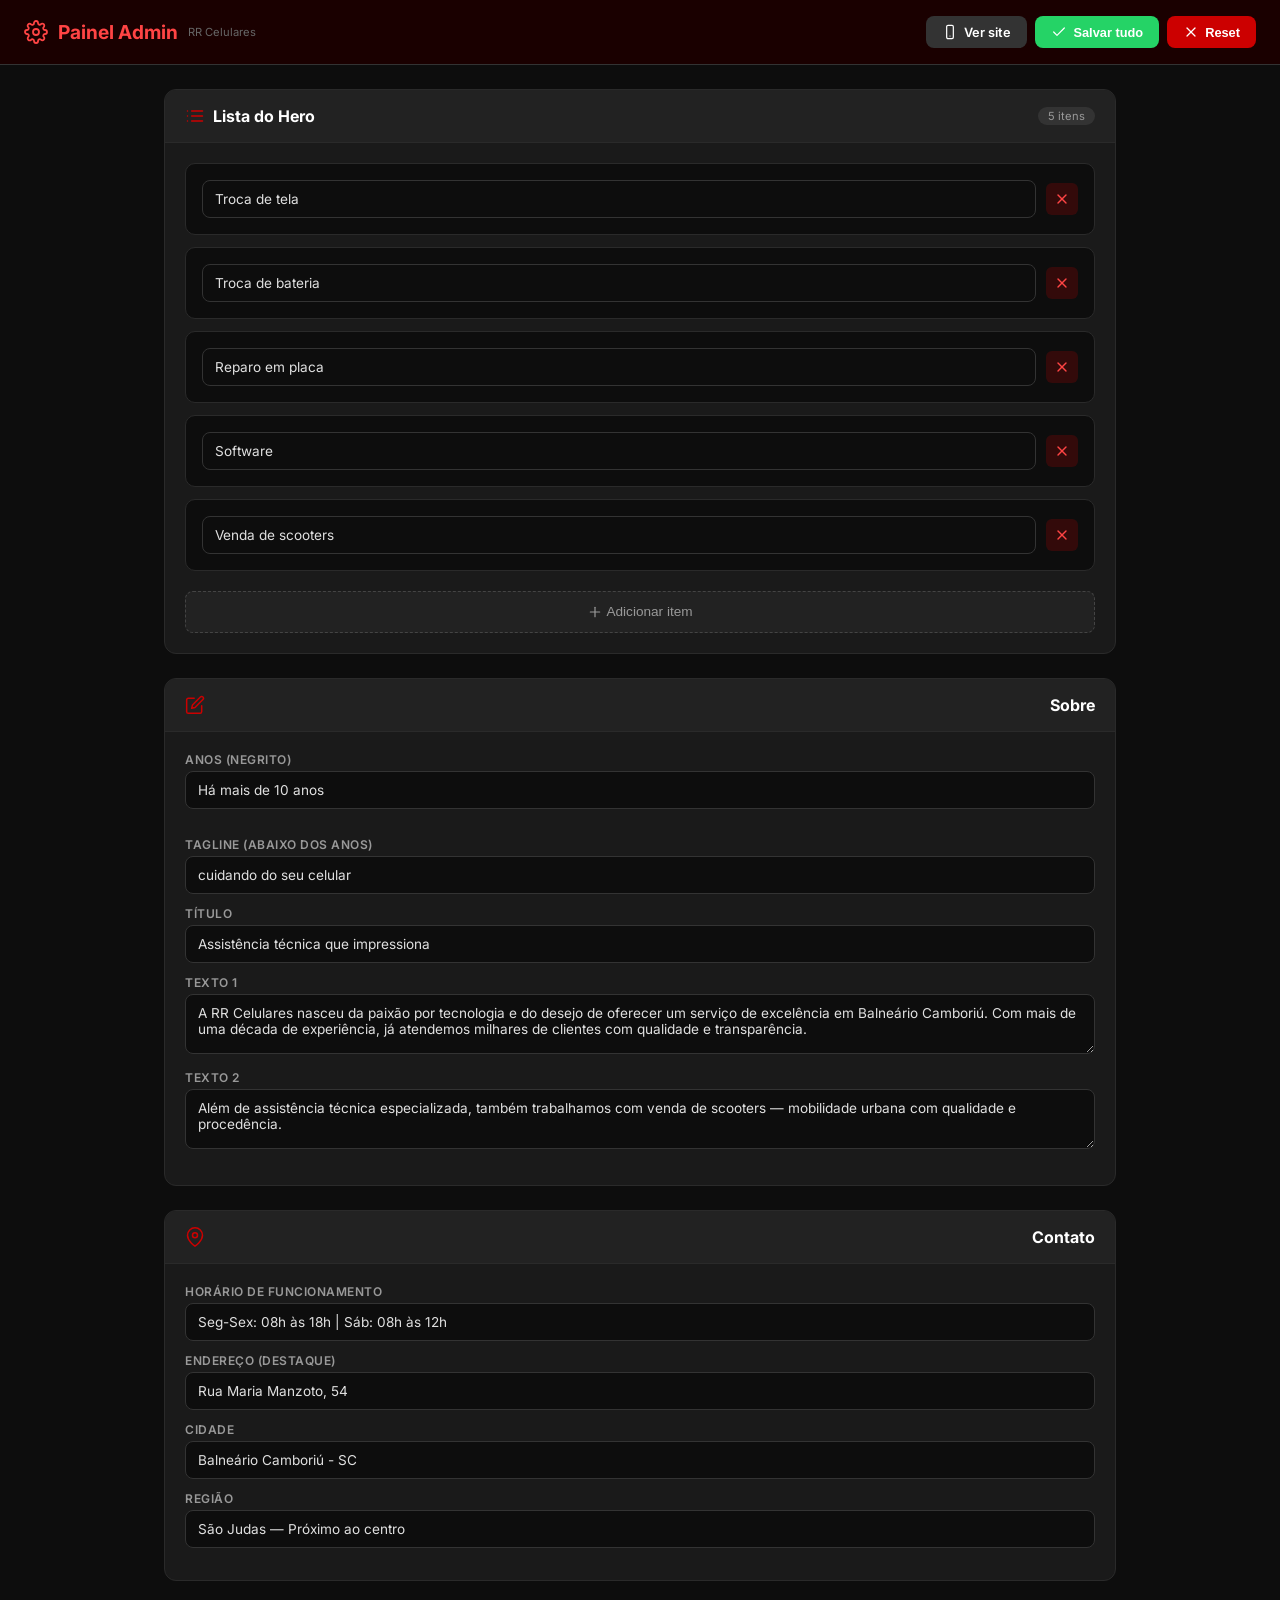
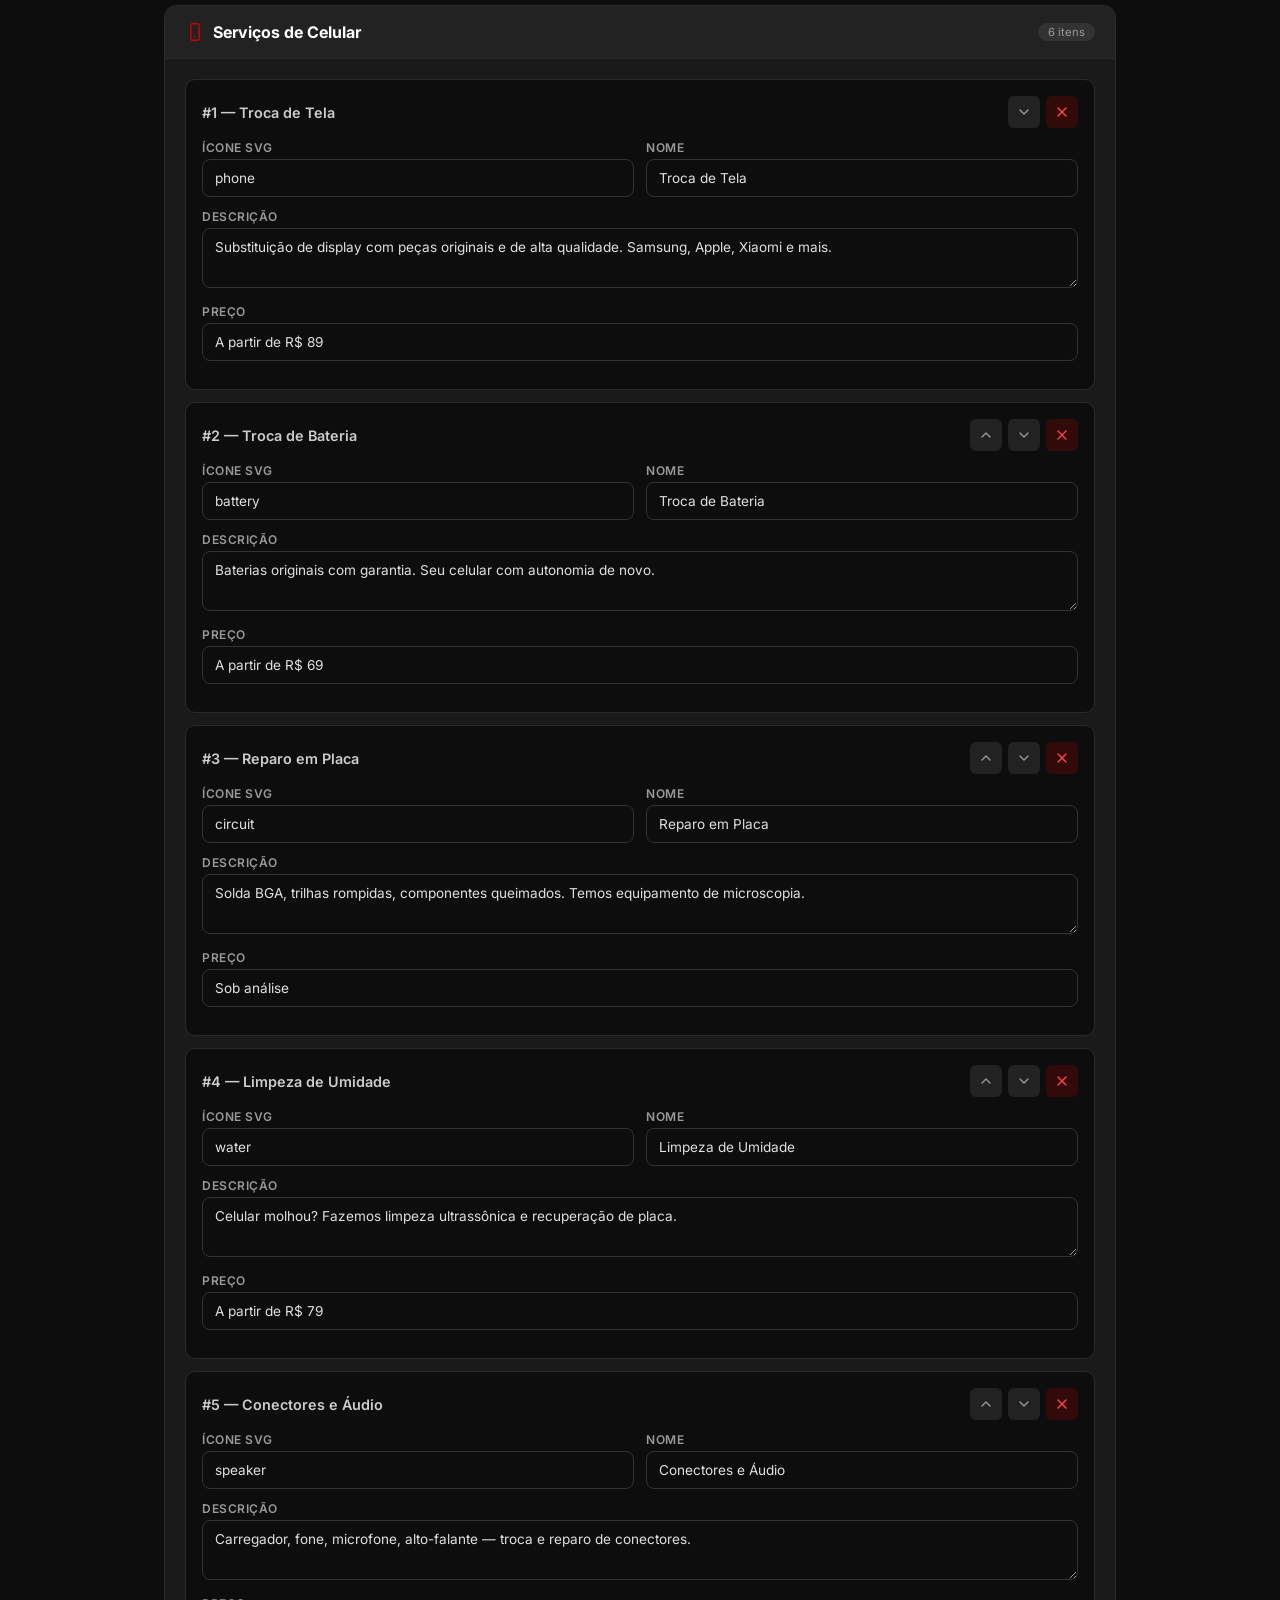
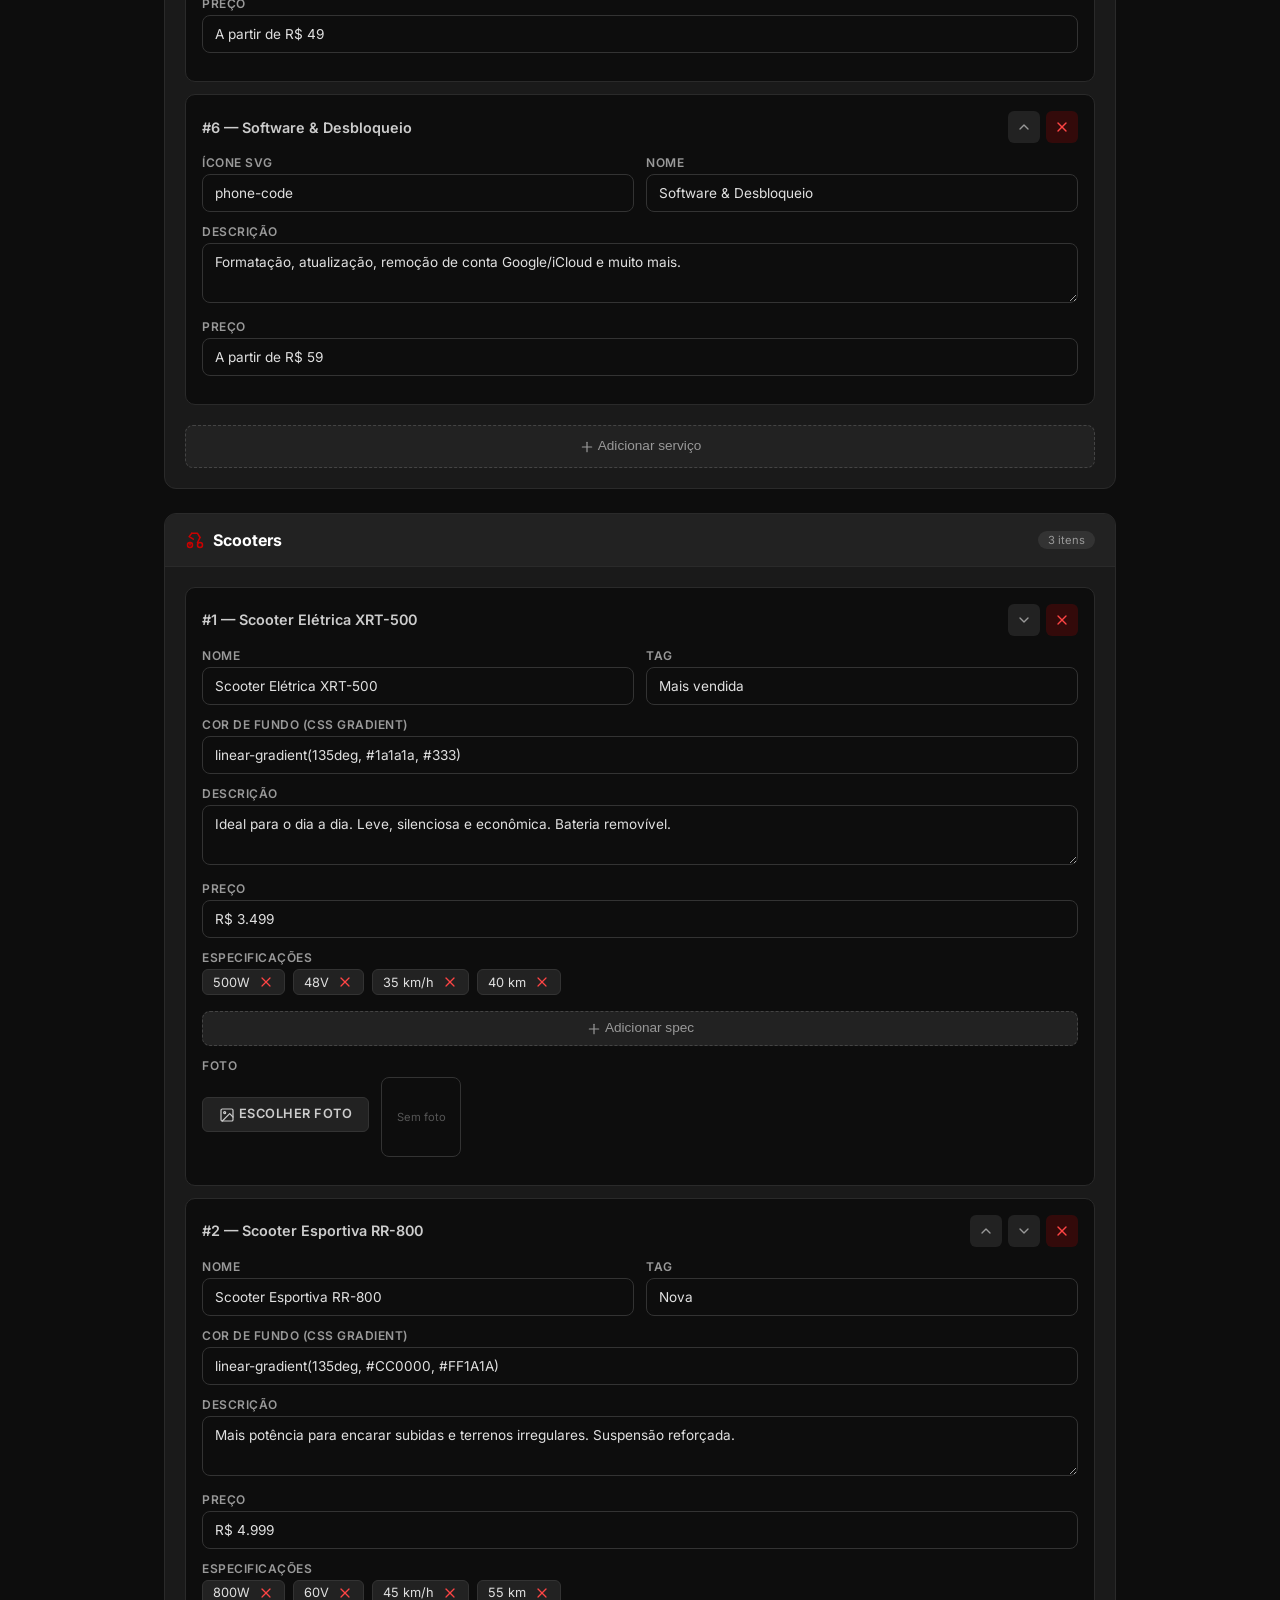
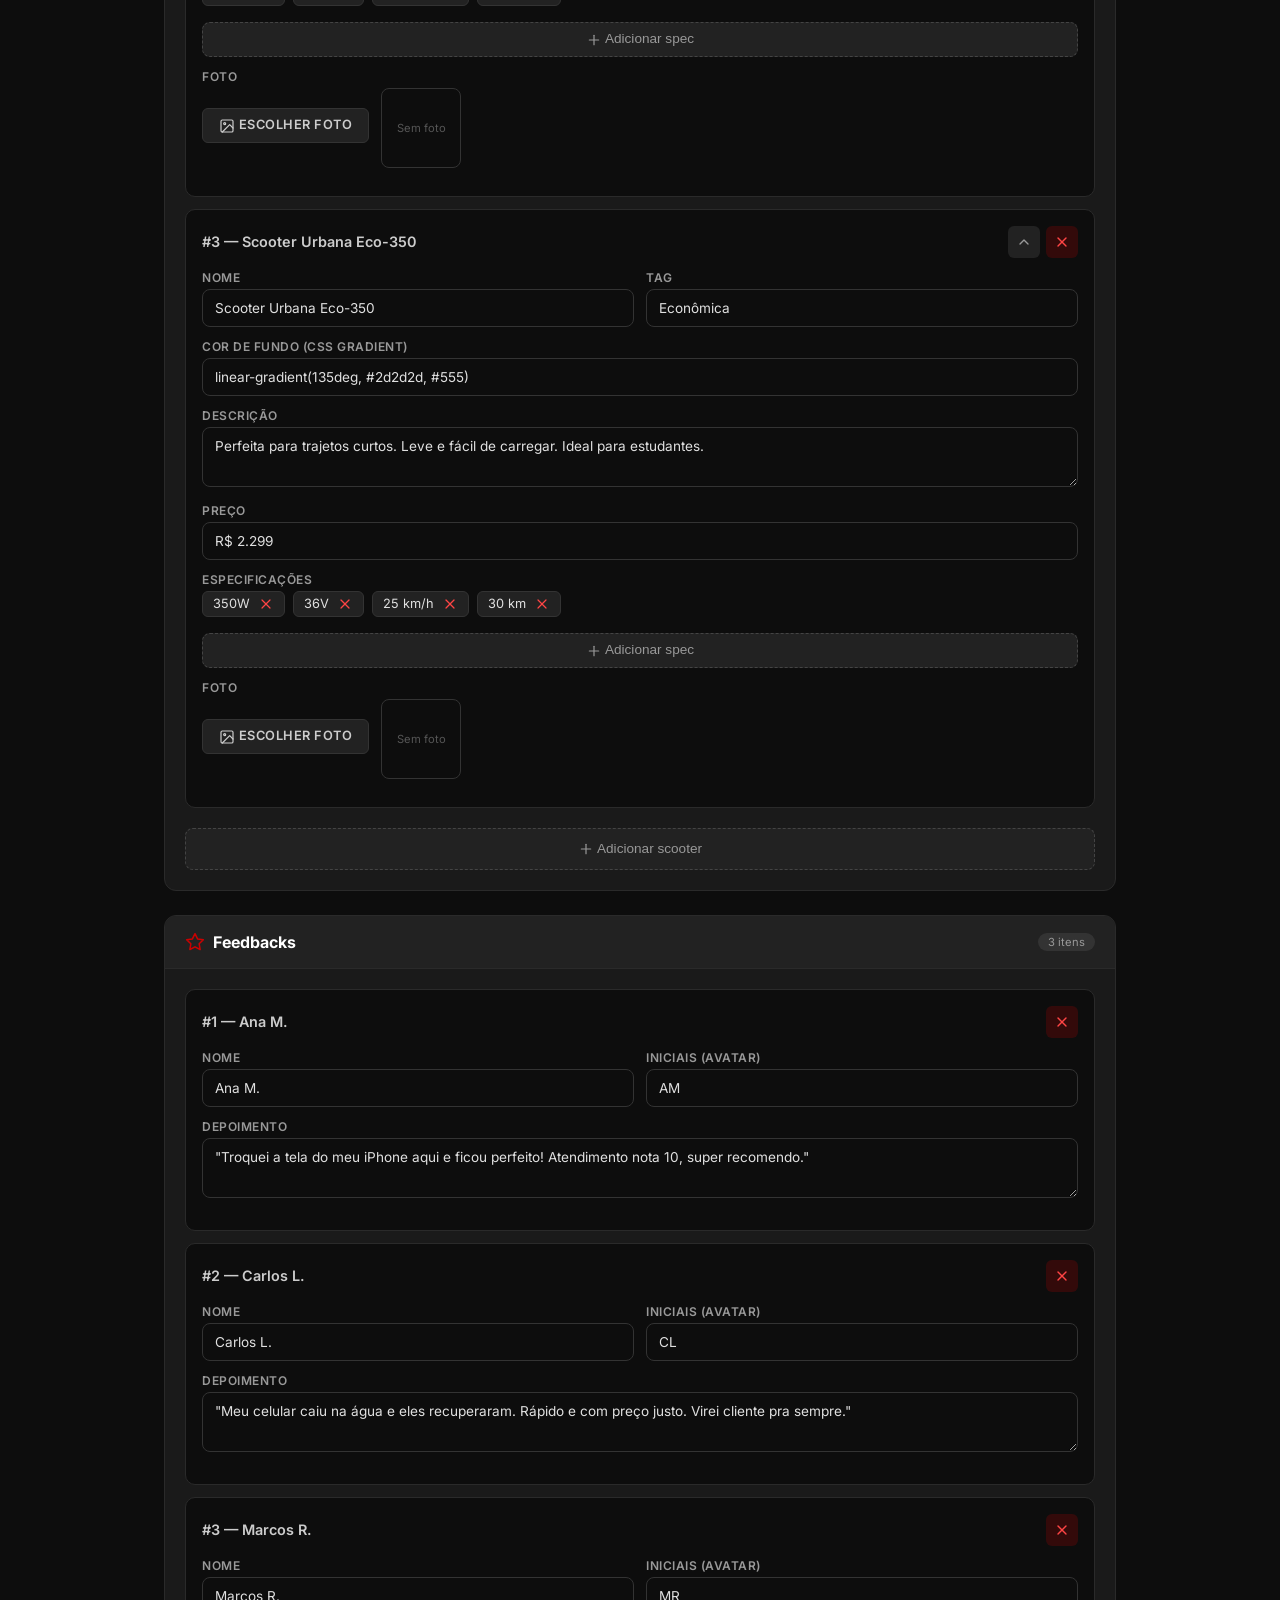
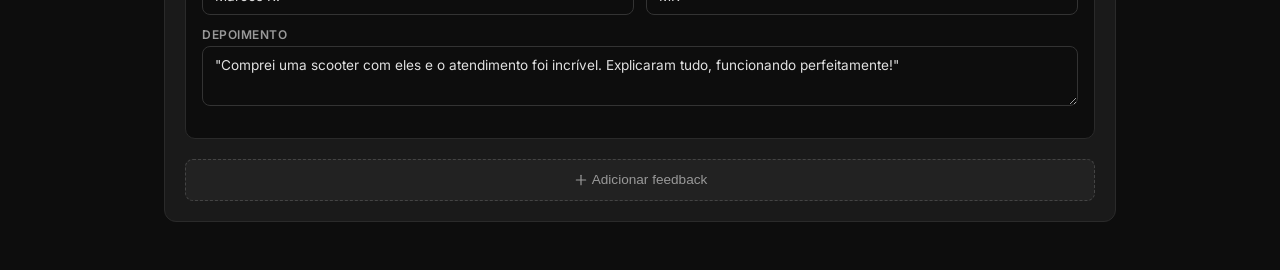
==== admin.html @ e247c7b2 "Initial commit - RR Celulares site" ====
<!DOCTYPE html>
<html lang="pt-BR">
<head>
<meta charset="UTF-8">
<meta name="viewport" content="width=device-width, initial-scale=1.0">
<title>Admin — RR Celulares</title>
<link rel="preconnect" href="https://fonts.googleapis.com">
<link rel="preconnect" href="https://fonts.gstatic.com" crossorigin>
<link href="https://fonts.googleapis.com/css2?family=Inter:wght@400;500;600;700;800&display=swap" rel="stylesheet">
<style>
* { margin: 0; padding: 0; box-sizing: border-box; }

.icon-sprite { position: absolute; width: 0; height: 0; overflow: hidden; }
.icon { display: inline-block; vertical-align: middle; fill: none; stroke: currentColor; stroke-width: 1.8; stroke-linecap: round; stroke-linejoin: round; }
.icon-sm { width: 16px; height: 16px; }
.icon-md { width: 20px; height: 20px; }
.icon-lg { width: 24px; height: 24px; }
.icon-whatsapp { fill: #fff; stroke: none; }

body {
  font-family: 'Inter', sans-serif;
  background: #0d0d0d;
  color: #e0e0e0;
  padding: 0;
}

.admin-header {
  background: #1a0000;
  border-bottom: 1px solid #333;
  padding: 16px 24px;
  display: flex;
  align-items: center;
  justify-content: space-between;
  position: sticky;
  top: 0;
  z-index: 100;
}

.admin-header h1 {
  font-size: 1.2rem;
  font-weight: 700;
  color: #ff4444;
  display: flex;
  align-items: center;
  gap: 10px;
}

.admin-header h1 small {
  font-weight: 400;
  font-size: 0.7rem;
  color: #666;
}

.header-actions { display: flex; gap: 8px; }

.header-actions .btn {
  padding: 8px 16px;
  border-radius: 8px;
  font-weight: 600;
  font-size: 0.8rem;
  border: none;
  cursor: pointer;
  text-decoration: none;
  display: inline-flex;
  align-items: center;
  gap: 6px;
  color: #fff;
}

.btn-view { background: #333; }
.btn-view:hover { background: #444; }
.btn-save { background: #25D366; }
.btn-save:hover { opacity: 0.9; }
.btn-reset { background: #CC0000; }
.btn-reset:hover { opacity: 0.9; }

.container { max-width: 1000px; margin: 0 auto; padding: 24px; }

.section-card {
  background: #1a1a1a;
  border: 1px solid #2a2a2a;
  border-radius: 12px;
  margin-bottom: 24px;
  overflow: hidden;
}

.section-card h2 {
  font-size: 1rem;
  font-weight: 700;
  color: #fff;
  padding: 16px 20px;
  background: #222;
  border-bottom: 1px solid #2a2a2a;
  display: flex;
  align-items: center;
  justify-content: space-between;
  gap: 8px;
}

.section-card h2 .icon { color: #CC0000; flex-shrink: 0; }

.section-card h2 .badge {
  font-size: 0.7rem;
  background: #333;
  color: #999;
  padding: 2px 10px;
  border-radius: 10px;
  font-weight: 400;
  margin-left: auto;
}

.section-body { padding: 20px; }

.form-grid { display: grid; gap: 16px; }

.form-row {
  display: grid;
  grid-template-columns: 1fr 1fr;
  gap: 12px;
}

@media (max-width: 600px) { .form-row { grid-template-columns: 1fr; } }

label {
  display: block;
  font-size: 0.75rem;
  font-weight: 600;
  color: #999;
  text-transform: uppercase;
  letter-spacing: 0.5px;
  margin-bottom: 4px;
}

input, textarea, select {
  width: 100%;
  padding: 10px 12px;
  background: #0d0d0d;
  border: 1px solid #333;
  border-radius: 8px;
  color: #e0e0e0;
  font-size: 0.85rem;
  font-family: 'Inter', sans-serif;
}

input:focus, textarea:focus { outline: none; border-color: #CC0000; }

textarea { resize: vertical; min-height: 60px; }

.field { margin-bottom: 12px; }

.item-card {
  background: #0d0d0d;
  border: 1px solid #2a2a2a;
  border-radius: 10px;
  padding: 16px;
  margin-bottom: 12px;
}

.item-card-header {
  display: flex;
  align-items: center;
  justify-content: space-between;
  margin-bottom: 12px;
}

.item-card-header .title {
  font-weight: 600;
  font-size: 0.9rem;
  color: #ccc;
}

.item-card-header .actions { display: flex; gap: 6px; }

.btn-icon {
  width: 32px;
  height: 32px;
  border-radius: 6px;
  border: none;
  cursor: pointer;
  display: flex;
  align-items: center;
  justify-content: center;
}

.btn-icon:hover { opacity: 0.8; }

.btn-icon .icon { stroke-width: 2; }

.btn-icon.delete { background: rgba(204,0,0,0.2); }
.btn-icon.delete .icon { color: #ff4444; }
.btn-icon.move { background: #222; }
.btn-icon.move .icon { color: #999; }

.btn-add {
  width: 100%;
  padding: 12px;
  background: #222;
  border: 1px dashed #444;
  border-radius: 8px;
  color: #999;
  font-size: 0.85rem;
  cursor: pointer;
  text-align: center;
  margin-top: 8px;
}

.btn-add:hover { border-color: #CC0000; color: #CC0000; background: #1a0000; }

.specs-grid { display: flex; flex-wrap: wrap; gap: 8px; margin-bottom: 8px; }

.spec-tag {
  display: flex;
  align-items: center;
  gap: 4px;
  background: #222;
  border: 1px solid #333;
  border-radius: 6px;
  padding: 4px 10px;
  font-size: 0.8rem;
}

.spec-tag .remove-spec {
  cursor: pointer;
  color: #ff4444;
  font-weight: 700;
  margin-left: 4px;
}

.img-upload {
  display: flex;
  align-items: center;
  gap: 12px;
  flex-wrap: wrap;
}

.img-upload input[type="file"] { display: none; }

.img-upload .upload-btn {
  padding: 8px 16px;
  background: #222;
  border: 1px solid #333;
  border-radius: 6px;
  color: #ccc;
  cursor: pointer;
  font-size: 0.8rem;
}

.img-upload .upload-btn:hover { border-color: #CC0000; }

.img-preview {
  width: 80px;
  height: 80px;
  border-radius: 8px;
  overflow: hidden;
  border: 1px solid #333;
  display: flex;
  align-items: center;
  justify-content: center;
  background: #0d0d0d;
}

.img-preview img { width: 100%; height: 100%; object-fit: cover; }

.img-preview .no-img { color: #555; font-size: 0.7rem; }

.img-remove {
  font-size: 0.75rem;
  color: #ff4444;
  cursor: pointer;
  text-decoration: underline;
}

.toast {
  position: fixed;
  bottom: 24px;
  right: 24px;
  padding: 14px 24px;
  border-radius: 10px;
  color: #fff;
  font-weight: 600;
  font-size: 0.9rem;
  z-index: 999;
  transform: translateY(80px);
  opacity: 0;
  transition: all 0.3s;
}

.toast.show { transform: translateY(0); opacity: 1; }

.toast.success { background: #25D366; }
.toast.error { background: #CC0000; }

.empty-state {
  text-align: center;
  padding: 32px;
  color: #555;
  font-size: 0.9rem;
}
</style>
</head>
<body>

<svg class="icon-sprite" xmlns="http://www.w3.org/2000/svg">
  <defs>
    <symbol id="icon-phone" viewBox="0 0 24 24"><rect x="7" y="2" width="10" height="20" rx="2"/><line x1="12" y1="18" x2="12" y2="18"/></symbol>
    <symbol id="icon-wrench" viewBox="0 0 24 24"><path d="M14.7 6.3a1 1 0 0 0 0 1.4l1.6 1.6a1 1 0 0 0 1.4 0l3.77-3.77a6 6 0 0 1-7.94 7.94l-6.91 6.91a2.12 2.12 0 0 1-3-3l6.91-6.91a6 6 0 0 1 7.94-7.94l-3.76 3.76z"/></symbol>
    <symbol id="icon-shield" viewBox="0 0 24 24"><path d="M12 22s8-4 8-10V5l-8-3-8 3v7c0 6 8 10 8 10z"/><polyline points="9 12 11 14 15 10"/></symbol>
    <symbol id="icon-bolt" viewBox="0 0 24 24"><polygon points="13 2 3 14 12 14 11 22 21 10 12 10 13 2"/></symbol>
    <symbol id="icon-chat" viewBox="0 0 24 24"><path d="M21 15a2 2 0 0 1-2 2H7l-4 4V5a2 2 0 0 1 2-2h14a2 2 0 0 1 2 2z"/></symbol>
    <symbol id="icon-battery" viewBox="0 0 24 24"><rect x="2" y="7" width="16" height="10" rx="2" ry="2"/><line x1="22" y1="11" x2="22" y2="13"/><line x1="6" y1="11" x2="6" y2="13"/><line x1="10" y1="11" x2="10" y2="13"/><line x1="14" y1="11" x2="14" y2="13"/></symbol>
    <symbol id="icon-water" viewBox="0 0 24 24"><path d="M12 2.69l5.66 5.66a8 8 0 1 1-11.31 0z"/></symbol>
    <symbol id="icon-speaker" viewBox="0 0 24 24"><polygon points="11 5 6 9 2 9 2 15 6 15 11 19 11 5"/><path d="M19.07 4.93a10 10 0 0 1 0 14.14M15.54 8.46a5 5 0 0 1 0 7.07"/></symbol>
    <symbol id="icon-circuit" viewBox="0 0 24 24"><rect x="4" y="4" width="16" height="16" rx="2"/><line x1="9" y1="1" x2="9" y2="4"/><line x1="15" y1="1" x2="15" y2="4"/><line x1="9" y1="20" x2="9" y2="23"/><line x1="15" y1="20" x2="15" y2="23"/><line x1="20" y1="9" x2="23" y2="9"/><line x1="20" y1="14" x2="23" y2="14"/><line x1="1" y1="9" x2="4" y2="9"/><line x1="1" y1="14" x2="4" y2="14"/><circle cx="12" cy="12" r="3"/></symbol>
    <symbol id="icon-phone-code" viewBox="0 0 24 24"><rect x="7" y="2" width="10" height="20" rx="2"/><polyline points="10 9 7 12 10 15"/><polyline points="14 9 17 12 14 15"/></symbol>
    <symbol id="icon-scooter" viewBox="0 0 24 24"><circle cx="18" cy="18" r="3"/><circle cx="6" cy="18" r="3"/><path d="M18 9l-3-5H8"/><line x1="18" y1="9" x2="15" y2="15"/><line x1="6" y1="15" x2="6" y2="18"/><polyline points="8 4 5 8 10 11"/></symbol>
    <symbol id="icon-search" viewBox="0 0 24 24"><circle cx="11" cy="11" r="8"/><line x1="21" y1="21" x2="16.65" y2="16.65"/></symbol>
    <symbol id="icon-clock" viewBox="0 0 24 24"><circle cx="12" cy="12" r="10"/><polyline points="12 6 12 12 16 14"/></symbol>
    <symbol id="icon-pin" viewBox="0 0 24 24"><path d="M21 10c0 7-9 13-9 13s-9-6-9-13a9 9 0 0 1 18 0z"/><circle cx="12" cy="10" r="3"/></symbol>
    <symbol id="icon-camera" viewBox="0 0 24 24"><path d="M23 19a2 2 0 0 1-2 2H3a2 2 0 0 1-2-2V8a2 2 0 0 1 2-2h4l2-3h6l2 3h4a2 2 0 0 1 2 2z"/><circle cx="12" cy="13" r="4"/></symbol>
    <symbol id="icon-star" viewBox="0 0 24 24"><polygon points="12 2 15.09 8.26 22 9.27 17 14.14 18.18 21.02 12 17.77 5.82 21.02 7 14.14 2 9.27 8.91 8.26 12 2"/></symbol>
    <symbol id="icon-gear" viewBox="0 0 24 24"><circle cx="12" cy="12" r="3"/><path d="M19.4 15a1.65 1.65 0 0 0 .33 1.82l.06.06a2 2 0 0 1 0 2.83 2 2 0 0 1-2.83 0l-.06-.06a1.65 1.65 0 0 0-1.82-.33 1.65 1.65 0 0 0-1 1.51V21a2 2 0 0 1-2 2 2 2 0 0 1-2-2v-.09A1.65 1.65 0 0 0 9 19.4a1.65 1.65 0 0 0-1.82.33l-.06.06a2 2 0 0 1-2.83 0 2 2 0 0 1 0-2.83l.06-.06A1.65 1.65 0 0 0 4.68 15a1.65 1.65 0 0 0-1.51-1H3a2 2 0 0 1-2-2 2 2 0 0 1 2-2h.09A1.65 1.65 0 0 0 4.6 9a1.65 1.65 0 0 0-.33-1.82l-.06-.06a2 2 0 0 1 0-2.83 2 2 0 0 1 2.83 0l.06.06A1.65 1.65 0 0 0 9 4.68a1.65 1.65 0 0 0 1-1.51V3a2 2 0 0 1 2-2 2 2 0 0 1 2 2v.09a1.65 1.65 0 0 0 1 1.51 1.65 1.65 0 0 0 1.82-.33l.06-.06a2 2 0 0 1 2.83 0 2 2 0 0 1 0 2.83l-.06.06a1.65 1.65 0 0 0-.33 1.82V9a1.65 1.65 0 0 0 1.51 1H21a2 2 0 0 1 2 2 2 2 0 0 1-2 2h-.09a1.65 1.65 0 0 0-1.51 1z"/></symbol>
    <symbol id="icon-check" viewBox="0 0 24 24"><polyline points="20 6 9 17 4 12"/></symbol>
    <symbol id="icon-x" viewBox="0 0 24 24"><line x1="18" y1="6" x2="6" y2="18"/><line x1="6" y1="6" x2="18" y2="18"/></symbol>
    <symbol id="icon-phone-call" viewBox="0 0 24 24"><path d="M22 16.92v3a2 2 0 0 1-2.18 2 19.79 19.79 0 0 1-8.63-3.07 19.5 19.5 0 0 1-6-6 19.79 19.79 0 0 1-3.07-8.67A2 2 0 0 1 4.11 2h3a2 2 0 0 1 2 1.72 12.84 12.84 0 0 0 .7 2.81 2 2 0 0 1-.45 2.11L8.09 9.91a16 16 0 0 0 6 6l1.27-1.27a2 2 0 0 1 2.11-.45 12.84 12.84 0 0 0 2.81.7A2 2 0 0 1 22 16.92z"/></symbol>
    <symbol id="icon-menu" viewBox="0 0 24 24"><line x1="3" y1="6" x2="21" y2="6"/><line x1="3" y1="12" x2="21" y2="12"/><line x1="3" y1="18" x2="21" y2="18"/></symbol>
    <symbol id="icon-whatsapp" viewBox="0 0 24 24"><path d="M17.472 14.382c-.297-.149-1.758-.867-2.03-.967-.273-.099-.471-.148-.67.15-.197.297-.767.966-.94 1.164-.173.199-.347.223-.644.075-.297-.15-1.255-.463-2.39-1.475-.883-.788-1.48-1.761-1.653-2.059-.173-.297-.018-.458.13-.606.134-.133.298-.347.446-.52.149-.174.198-.298.298-.497.099-.198.05-.371-.025-.52-.075-.149-.669-1.612-.916-2.207-.242-.579-.487-.5-.669-.51-.173-.008-.371-.01-.57-.01-.198 0-.52.074-.792.372-.272.297-1.04 1.016-1.04 2.479 0 1.462 1.065 2.875 1.213 3.074.149.198 2.096 3.2 5.077 4.487.709.306 1.262.489 1.694.625.712.227 1.36.195 1.871.118.571-.085 1.758-.719 2.006-1.413.248-.694.248-1.289.173-1.413-.074-.124-.272-.198-.57-.347m-5.421 7.403h-.004a9.87 9.87 0 01-5.031-1.378l-.361-.214-3.741.982.998-3.648-.235-.374a9.86 9.86 0 01-1.51-5.26c.001-5.45 4.436-9.884 9.888-9.884 2.64 0 5.122 1.03 6.988 2.898a9.825 9.825 0 012.893 6.994c-.003 5.45-4.437 9.884-9.885 9.884m8.413-18.297A11.815 11.815 0 0012.05 0C5.495 0 .16 5.335.157 11.892c0 2.096.547 4.142 1.588 5.945L.057 24l6.305-1.654a11.882 11.882 0 005.683 1.448h.005c6.554 0 11.89-5.335 11.893-11.893a11.821 11.821 0 00-3.48-8.413z"/></symbol>
    <symbol id="icon-list" viewBox="0 0 24 24"><line x1="8" y1="6" x2="21" y2="6"/><line x1="8" y1="12" x2="21" y2="12"/><line x1="8" y1="18" x2="21" y2="18"/><line x1="3" y1="6" x2="3" y2="6"/><line x1="3" y1="12" x2="3" y2="12"/><line x1="3" y1="18" x2="3" y2="18"/></symbol>
    <symbol id="icon-edit" viewBox="0 0 24 24"><path d="M11 4H4a2 2 0 0 0-2 2v14a2 2 0 0 0 2 2h14a2 2 0 0 0 2-2v-7"/><path d="M18.5 2.5a2.121 2.121 0 0 1 3 3L12 15l-4 1 1-4 9.5-9.5z"/></symbol>
    <symbol id="icon-up" viewBox="0 0 24 24"><polyline points="18 15 12 9 6 15"/></symbol>
    <symbol id="icon-down" viewBox="0 0 24 24"><polyline points="6 9 12 15 18 9"/></symbol>
    <symbol id="icon-plus" viewBox="0 0 24 24"><line x1="12" y1="5" x2="12" y2="19"/><line x1="5" y1="12" x2="19" y2="12"/></symbol>
    <symbol id="icon-image" viewBox="0 0 24 24"><rect x="3" y="3" width="18" height="18" rx="2" ry="2"/><circle cx="8.5" cy="8.5" r="1.5"/><polyline points="21 15 16 10 5 21"/></symbol>
    <symbol id="icon-speed" viewBox="0 0 24 24"><circle cx="12" cy="12" r="10"/><polyline points="12 6 12 12 16 14"/></symbol>
    <symbol id="icon-ruler" viewBox="0 0 24 24"><path d="M16 2l6 6L8 22l-6-6L16 2"/><line x1="13" y1="5" x2="15" y2="7"/><line x1="10" y1="8" x2="12" y2="10"/><line x1="7" y1="11" x2="9" y2="13"/></symbol>
  </defs>
</svg>

<div class="admin-header">
  <h1>
    <svg class="icon icon-lg" style="color:#ff4444;"><use href="#icon-gear"/></svg>
    Painel Admin <small>RR Celulares</small>
  </h1>
  <div class="header-actions">
    <a href="rr-celulares.html" target="_blank" class="btn btn-view">
      <svg class="icon icon-sm" style="color:#fff;"><use href="#icon-phone"/></svg> Ver site
    </a>
    <button class="btn btn-save" onclick="saveAll()">
      <svg class="icon icon-sm" style="fill:none;stroke:#fff;"><use href="#icon-check"/></svg> Salvar tudo
    </button>
    <button class="btn btn-reset" onclick="resetAll()">
      <svg class="icon icon-sm" style="fill:none;stroke:#fff;"><use href="#icon-x"/></svg> Reset
    </button>
  </div>
</div>

<div class="container" id="app"></div>

<div id="toast" class="toast"></div>

<script>
var DEFAULT_DATA = {
  services: [
    { icon: 'phone', name: 'Troca de Tela', desc: 'Substituição de display com peças originais e de alta qualidade. Samsung, Apple, Xiaomi e mais.', price: 'A partir de R$ 89' },
    { icon: 'battery', name: 'Troca de Bateria', desc: 'Baterias originais com garantia. Seu celular com autonomia de novo.', price: 'A partir de R$ 69' },
    { icon: 'circuit', name: 'Reparo em Placa', desc: 'Solda BGA, trilhas rompidas, componentes queimados. Temos equipamento de microscopia.', price: 'Sob análise' },
    { icon: 'water', name: 'Limpeza de Umidade', desc: 'Celular molhou? Fazemos limpeza ultrassônica e recuperação de placa.', price: 'A partir de R$ 79' },
    { icon: 'speaker', name: 'Conectores e Áudio', desc: 'Carregador, fone, microfone, alto-falante — troca e reparo de conectores.', price: 'A partir de R$ 49' },
    { icon: 'phone-code', name: 'Software & Desbloqueio', desc: 'Formatação, atualização, remoção de conta Google/iCloud e muito mais.', price: 'A partir de R$ 59' }
  ],
  scooters: [
    { name: 'Scooter Elétrica XRT-500', tag: 'Mais vendida', specs: ['bolt', 'battery', 'speed', 'ruler'], specLabels: ['500W', '48V', '35 km/h', '40 km'], desc: 'Ideal para o dia a dia. Leve, silenciosa e econômica. Bateria removível.', price: 'R$ 3.499', image: '', bg: 'linear-gradient(135deg, #1a1a1a, #333)' },
    { name: 'Scooter Esportiva RR-800', tag: 'Nova', specs: ['bolt', 'battery', 'speed', 'ruler'], specLabels: ['800W', '60V', '45 km/h', '55 km'], desc: 'Mais potência para encarar subidas e terrenos irregulares. Suspensão reforçada.', price: 'R$ 4.999', image: '', bg: 'linear-gradient(135deg, #CC0000, #FF1A1A)' },
    { name: 'Scooter Urbana Eco-350', tag: 'Econômica', specs: ['bolt', 'battery', 'speed', 'ruler'], specLabels: ['350W', '36V', '25 km/h', '30 km'], desc: 'Perfeita para trajetos curtos. Leve e fácil de carregar. Ideal para estudantes.', price: 'R$ 2.299', image: '', bg: 'linear-gradient(135deg, #2d2d2d, #555)' }
  ],
  feedbacks: [
    { name: 'Ana M.', initials: 'AM', text: '"Troquei a tela do meu iPhone aqui e ficou perfeito! Atendimento nota 10, super recomendo."' },
    { name: 'Carlos L.', initials: 'CL', text: '"Meu celular caiu na água e eles recuperaram. Rápido e com preço justo. Virei cliente pra sempre."' },
    { name: 'Marcos R.', initials: 'MR', text: '"Comprei uma scooter com eles e o atendimento foi incrível. Explicaram tudo, funcionando perfeitamente!"' }
  ],
  heroList: ['Troca de tela', 'Troca de bateria', 'Reparo em placa', 'Software', 'Venda de scooters'],
  aboutYears: 'Há mais de 10 anos',
  aboutTagline: 'cuidando do seu celular',
  aboutTitle: 'Assistência técnica que impressiona',
  aboutText1: 'A RR Celulares nasceu da paixão por tecnologia e do desejo de oferecer um serviço de excelência em Balneário Camboriú. Com mais de uma década de experiência, já atendemos milhares de clientes com qualidade e transparência.',
  aboutText2: 'Além de assistência técnica especializada, também trabalhamos com venda de scooters — mobilidade urbana com qualidade e procedência.',
  businessHours: 'Seg-Sex: 08h às 18h | Sáb: 08h às 12h',
  mapAddress: 'Rua Maria Manzoto, 54',
  mapCity: 'Balneário Camboriú - SC',
  mapRegion: 'São Judas — Próximo ao centro'
};

var data = {};

function loadData() {
  try {
    var saved = localStorage.getItem('rr_data');
    if (saved) {
      data = JSON.parse(saved);
      for (var key in DEFAULT_DATA) {
        if (!data[key]) data[key] = JSON.parse(JSON.stringify(DEFAULT_DATA[key]));
      }
    } else {
      data = JSON.parse(JSON.stringify(DEFAULT_DATA));
    }
  } catch(e) {
    data = JSON.parse(JSON.stringify(DEFAULT_DATA));
  }
}

function saveData() {
  localStorage.setItem('rr_data', JSON.stringify(data));
}

function showToast(msg, type) {
  var t = document.getElementById('toast');
  t.textContent = msg;
  t.className = 'toast ' + type + ' show';
  clearTimeout(t._hide);
  t._hide = setTimeout(function() { t.classList.remove('show'); }, 2500);
}

function saveAll() {
  saveData();
  showToast('Dados salvos com sucesso!', 'success');
}

function resetAll() {
  if (!confirm('Tem certeza? Isso vai apagar todas as alterações e restaurar os dados padrão.')) return;
  data = JSON.parse(JSON.stringify(DEFAULT_DATA));
  saveData();
  render();
  showToast('Dados restaurados ao padrão', 'error');
}

function iconSvg(name, cls) {
  return '<svg class="icon ' + (cls || 'icon-sm') + '"><use href="#icon-' + name + '"/></svg>';
}

function escHtml(s) {
  if (!s) return '';
  return s.replace(/&/g,'&amp;').replace(/</g,'&lt;').replace(/>/g,'&gt;').replace(/"/g,'&quot;');
}

// === SERVICES ===
function addService() {
  data.services.push({ icon: 'phone', name: 'Novo Serviço', desc: 'Descrição do serviço', price: 'R$ 0' });
  render();
}

function removeService(i) {
  data.services.splice(i, 1);
  render();
}

function moveService(i, dir) {
  var t = data.services[i + dir];
  if (!t) return;
  data.services[i + dir] = data.services[i];
  data.services[i] = t;
  render();
}

// === SCOOTERS ===
function addScooter() {
  data.scooters.push({ name: 'Nova Scooter', tag: '', specs: ['bolt'], specLabels: ['500W'], desc: 'Descrição', price: 'R$ 0', image: '', bg: 'linear-gradient(135deg, #1a1a1a, #333)' });
  render();
}

function removeScooter(i) {
  data.scooters.splice(i, 1);
  render();
}

function moveScooter(i, dir) {
  var t = data.scooters[i + dir];
  if (!t) return;
  data.scooters[i + dir] = data.scooters[i];
  data.scooters[i] = t;
  render();
}

function addSpec(scooterIdx) {
  var label = prompt('Texto do spec (ex: 500W):');
  if (label) {
    data.scooters[scooterIdx].specLabels.push(label);
    if (!data.scooters[scooterIdx].specs) data.scooters[scooterIdx].specs = [];
    data.scooters[scooterIdx].specs.push('bolt');
    render();
  }
}

function removeSpec(scooterIdx, specIdx) {
  data.scooters[scooterIdx].specs.splice(specIdx, 1);
  data.scooters[scooterIdx].specLabels.splice(specIdx, 1);
  render();
}

function handleImageUpload(scooterIdx, file) {
  if (!file) return;
  var reader = new FileReader();
  reader.onload = function(e) {
    data.scooters[scooterIdx].image = e.target.result;
    render();
  };
  reader.readAsDataURL(file);
}

function removeImage(scooterIdx) {
  data.scooters[scooterIdx].image = '';
  render();
}

// === FEEDBACKS ===
function addFeedback() {
  data.feedbacks.push({ name: 'Cliente', initials: 'CL', text: '"Ótimo serviço!"' });
  render();
}

function removeFeedback(i) {
  data.feedbacks.splice(i, 1);
  render();
}

// === HERO LIST ===
function addHeroItem() {
  var item = prompt('Item da lista do hero (ex: Troca de tela):');
  if (item) { data.heroList.push(item); render(); }
}

function removeHeroItem(i) {
  data.heroList.splice(i, 1);
  render();
}

// === RENDER ===
function render() {
  var app = document.getElementById('app');
  var h = '';

  // === HERO LIST ===
  h += '<div class="section-card">';
  h += '<h2>' + iconSvg('list', 'icon-md') + ' Lista do Hero <span class="badge">' + data.heroList.length + ' itens</span></h2>';
  h += '<div class="section-body">';
  data.heroList.forEach(function(item, i) {
    h += '<div class="item-card">';
    h += '<div style="display:flex;align-items:center;gap:10px;">';
    h += '<input value="' + escHtml(item) + '" onchange="data.heroList[' + i + ']=this.value" style="flex:1;">';
    h += '<button class="btn-icon delete" onclick="removeHeroItem(' + i + ')">' + iconSvg('x') + '</button>';
    h += '</div></div>';
  });
  h += '<button class="btn-add" onclick="addHeroItem()">' + iconSvg('plus') + ' Adicionar item</button>';
  h += '</div></div>';

  // === ABOUT ===
  h += '<div class="section-card">';
  h += '<h2>' + iconSvg('edit', 'icon-md') + ' Sobre</h2>';
  h += '<div class="section-body">';
  h += '<div class="form-grid">';
  h += field('aboutYears', 'Anos (negrito)', data.aboutYears);
  h += field('aboutTagline', 'Tagline (abaixo dos anos)', data.aboutTagline);
  h += '</div>';
  h += field('aboutTitle', 'Título', data.aboutTitle);
  h += field('aboutText1', 'Texto 1', data.aboutText1, 'textarea');
  h += field('aboutText2', 'Texto 2', data.aboutText2, 'textarea');
  h += '</div></div>';

  // === CONTACT ===
  h += '<div class="section-card">';
  h += '<h2>' + iconSvg('pin', 'icon-md') + ' Contato</h2>';
  h += '<div class="section-body">';
  h += field('businessHours', 'Horário de funcionamento', data.businessHours);
  h += field('mapAddress', 'Endereço (destaque)', data.mapAddress);
  h += field('mapCity', 'Cidade', data.mapCity);
  h += field('mapRegion', 'Região', data.mapRegion);
  h += '</div></div>';

  // === SERVICES ===
  h += '<div class="section-card">';
  h += '<h2>' + iconSvg('phone', 'icon-md') + ' Serviços de Celular <span class="badge">' + data.services.length + ' itens</span></h2>';
  h += '<div class="section-body">';
  data.services.forEach(function(s, i) {
    h += '<div class="item-card">';
    h += '<div class="item-card-header">';
    h += '<div class="title">#' + (i+1) + ' — ' + escHtml(s.name) + '</div>';
    h += '<div class="actions">';
    if (i > 0) h += '<button class="btn-icon move" onclick="moveService(' + i + ',-1)">' + iconSvg('up') + '</button>';
    if (i < data.services.length-1) h += '<button class="btn-icon move" onclick="moveService(' + i + ',1)">' + iconSvg('down') + '</button>';
    h += '<button class="btn-icon delete" onclick="removeService(' + i + ')">' + iconSvg('x') + '</button>';
    h += '</div></div>';
    h += '<div class="form-row">';
    h += '<div class="field"><label>Ícone SVG</label><input value="' + escHtml(s.icon) + '" onchange="data.services[' + i + '].icon=this.value"></div>';
    h += '<div class="field"><label>Nome</label><input value="' + escHtml(s.name) + '" onchange="data.services[' + i + '].name=this.value"></div>';
    h += '</div>';
    h += '<div class="field"><label>Descrição</label><textarea rows="2" onchange="data.services[' + i + '].desc=this.value">' + escHtml(s.desc) + '</textarea></div>';
    h += '<div class="field"><label>Preço</label><input value="' + escHtml(s.price) + '" onchange="data.services[' + i + '].price=this.value"></div>';
    h += '</div>';
  });
  h += '<button class="btn-add" onclick="addService()">' + iconSvg('plus') + ' Adicionar serviço</button>';
  h += '</div></div>';

  // === SCOOTERS ===
  h += '<div class="section-card">';
  h += '<h2>' + iconSvg('scooter', 'icon-md') + ' Scooters <span class="badge">' + data.scooters.length + ' itens</span></h2>';
  h += '<div class="section-body">';
  data.scooters.forEach(function(s, i) {
    h += '<div class="item-card">';
    h += '<div class="item-card-header">';
    h += '<div class="title">#' + (i+1) + ' — ' + escHtml(s.name) + '</div>';
    h += '<div class="actions">';
    if (i > 0) h += '<button class="btn-icon move" onclick="moveScooter(' + i + ',-1)">' + iconSvg('up') + '</button>';
    if (i < data.scooters.length-1) h += '<button class="btn-icon move" onclick="moveScooter(' + i + ',1)">' + iconSvg('down') + '</button>';
    h += '<button class="btn-icon delete" onclick="removeScooter(' + i + ')">' + iconSvg('x') + '</button>';
    h += '</div></div>';
    h += '<div class="form-row">';
    h += '<div class="field"><label>Nome</label><input value="' + escHtml(s.name) + '" onchange="data.scooters[' + i + '].name=this.value"></div>';
    h += '<div class="field"><label>Tag</label><input value="' + escHtml(s.tag || '') + '" onchange="data.scooters[' + i + '].tag=this.value" placeholder="Ex: Mais vendida"></div>';
    h += '</div>';
    h += '<div class="field"><label>Cor de fundo (CSS gradient)</label><input value="' + escHtml(s.bg || '') + '" onchange="data.scooters[' + i + '].bg=this.value" placeholder="linear-gradient(...)"></div>';
    h += '<div class="field"><label>Descrição</label><textarea rows="2" onchange="data.scooters[' + i + '].desc=this.value">' + escHtml(s.desc) + '</textarea></div>';
    h += '<div class="field"><label>Preço</label><input value="' + escHtml(s.price) + '" onchange="data.scooters[' + i + '].price=this.value"></div>';

    // Specs
    h += '<div class="field"><label>Especificações</label><div class="specs-grid">';
    if (s.specLabels) {
      s.specLabels.forEach(function(label, si) {
        h += '<div class="spec-tag">' + escHtml(label) + ' <span class="remove-spec" onclick="removeSpec(' + i + ',' + si + ')">' + iconSvg('x', 'icon-sm') + '</span></div>';
      });
    }
    h += '</div><button class="btn-add" style="padding:8px;" onclick="addSpec(' + i + ')">' + iconSvg('plus') + ' Adicionar spec</button></div>';

    // Image
    h += '<div class="field"><label>Foto</label><div class="img-upload">';
    h += '<label class="upload-btn">' + iconSvg('image') + ' Escolher foto <input type="file" accept="image/*" onchange="handleImageUpload(' + i + ',this.files[0])"></label>';
    h += '<div class="img-preview">';
    if (s.image) {
      h += '<img src="' + s.image + '" alt=""><br></div>';
      h += '<span class="img-remove" onclick="removeImage(' + i + ')">Remover foto</span>';
    } else {
      h += '<span class="no-img">Sem foto</span></div>';
    }
    h += '</div></div>';
    h += '</div>';
  });
  h += '<button class="btn-add" onclick="addScooter()">' + iconSvg('plus') + ' Adicionar scooter</button>';
  h += '</div></div>';

  // === FEEDBACKS ===
  h += '<div class="section-card">';
  h += '<h2>' + iconSvg('star', 'icon-md') + ' Feedbacks <span class="badge">' + data.feedbacks.length + ' itens</span></h2>';
  h += '<div class="section-body">';
  data.feedbacks.forEach(function(f, i) {
    h += '<div class="item-card">';
    h += '<div class="item-card-header">';
    h += '<div class="title">#' + (i+1) + ' — ' + escHtml(f.name) + '</div>';
    h += '<div class="actions"><button class="btn-icon delete" onclick="removeFeedback(' + i + ')">' + iconSvg('x') + '</button></div>';
    h += '</div>';
    h += '<div class="form-row">';
    h += '<div class="field"><label>Nome</label><input value="' + escHtml(f.name) + '" onchange="data.feedbacks[' + i + '].name=this.value"></div>';
    h += '<div class="field"><label>Iniciais (avatar)</label><input value="' + escHtml(f.initials) + '" onchange="data.feedbacks[' + i + '].initials=this.value" maxlength="3"></div>';
    h += '</div>';
    h += '<div class="field"><label>Depoimento</label><textarea rows="2" onchange="data.feedbacks[' + i + '].text=this.value">' + escHtml(f.text) + '</textarea></div>';
    h += '</div>';
  });
  h += '<button class="btn-add" onclick="addFeedback()">' + iconSvg('plus') + ' Adicionar feedback</button>';
  h += '</div></div>';

  app.innerHTML = h;
}

function field(key, label, val, type) {
  type = type || 'input';
  var tag = type === 'textarea'
    ? '<textarea rows="2" onchange="data[\'' + key + '\']=this.value">' + escHtml(val) + '</textarea>'
    : '<input value="' + escHtml(val) + '" onchange="data[\'' + key + '\']=this.value">';
  return '<div class="field"><label>' + label + '</label>' + tag + '</div>';
}

document.addEventListener('keydown', function(e) {
  if ((e.ctrlKey || e.metaKey) && e.key === 's') {
    e.preventDefault();
    saveAll();
  }
});

loadData();
render();
</script>
</body>
</html>
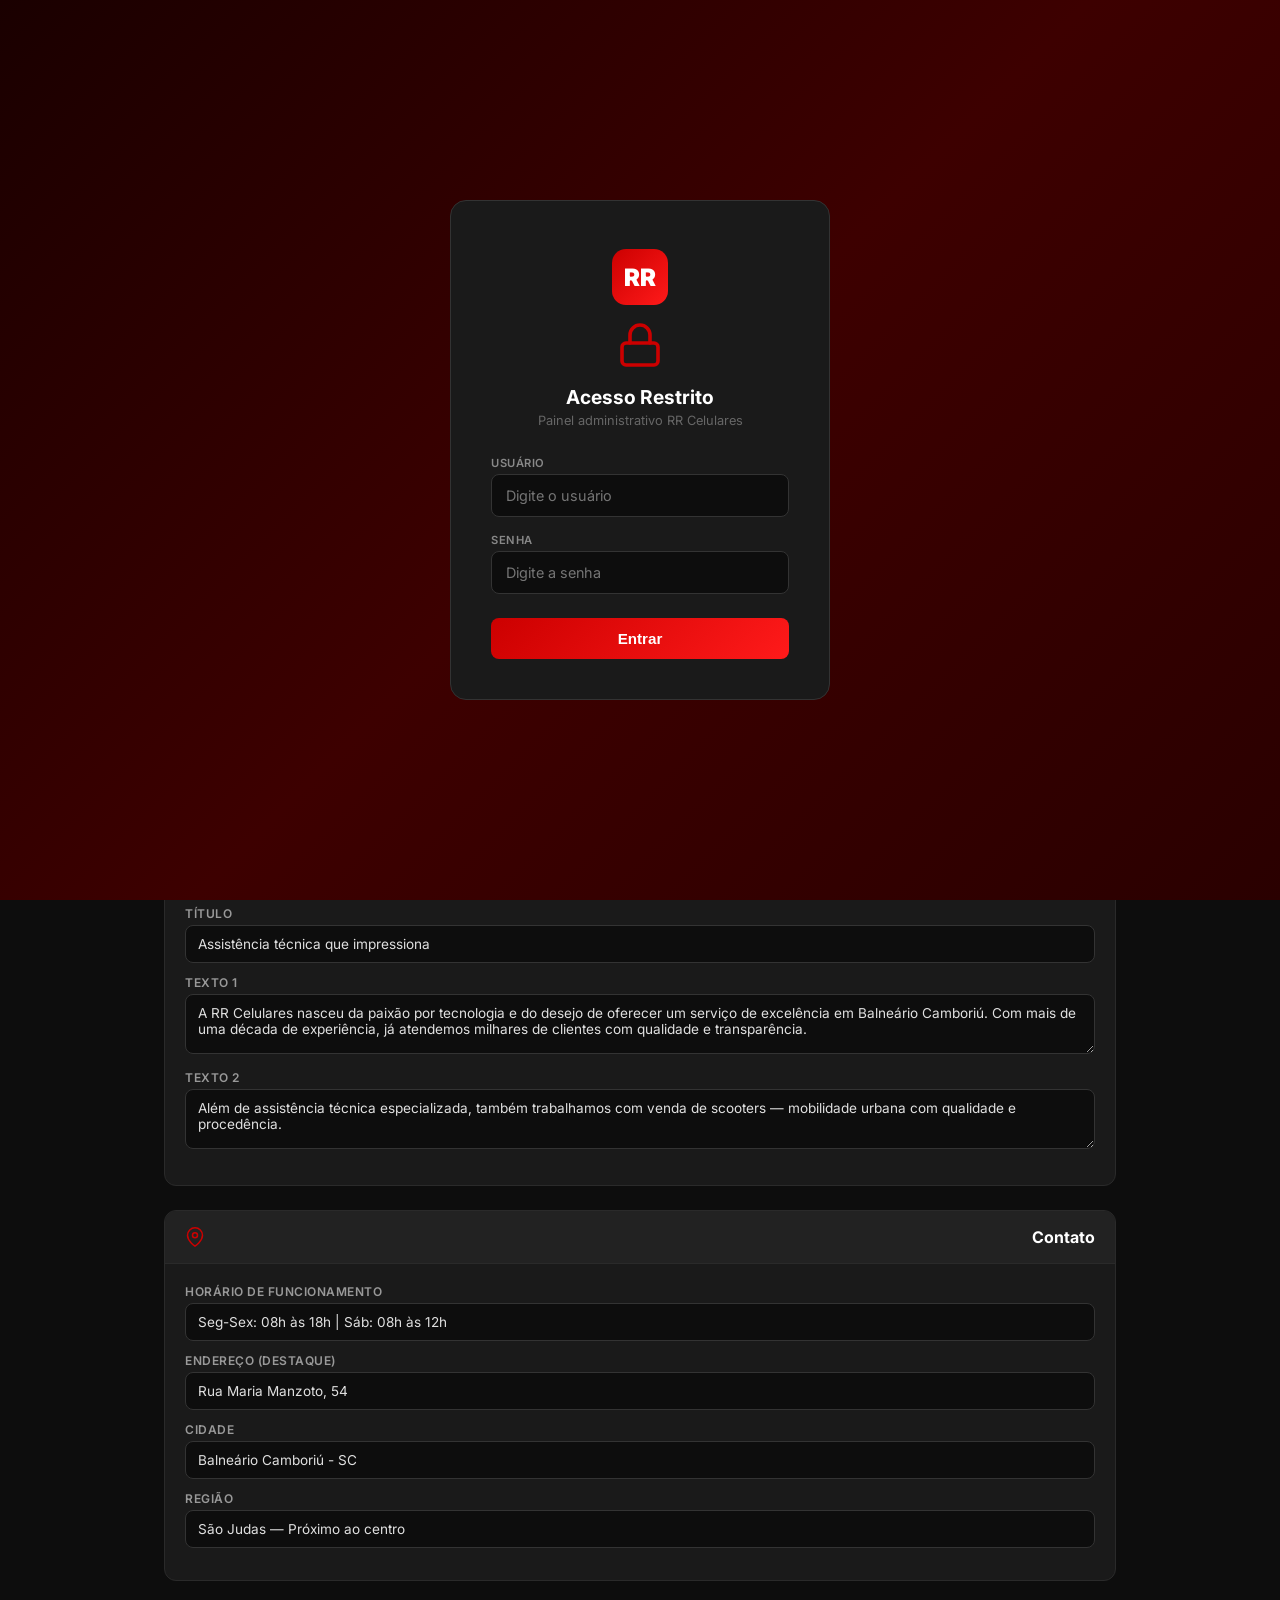
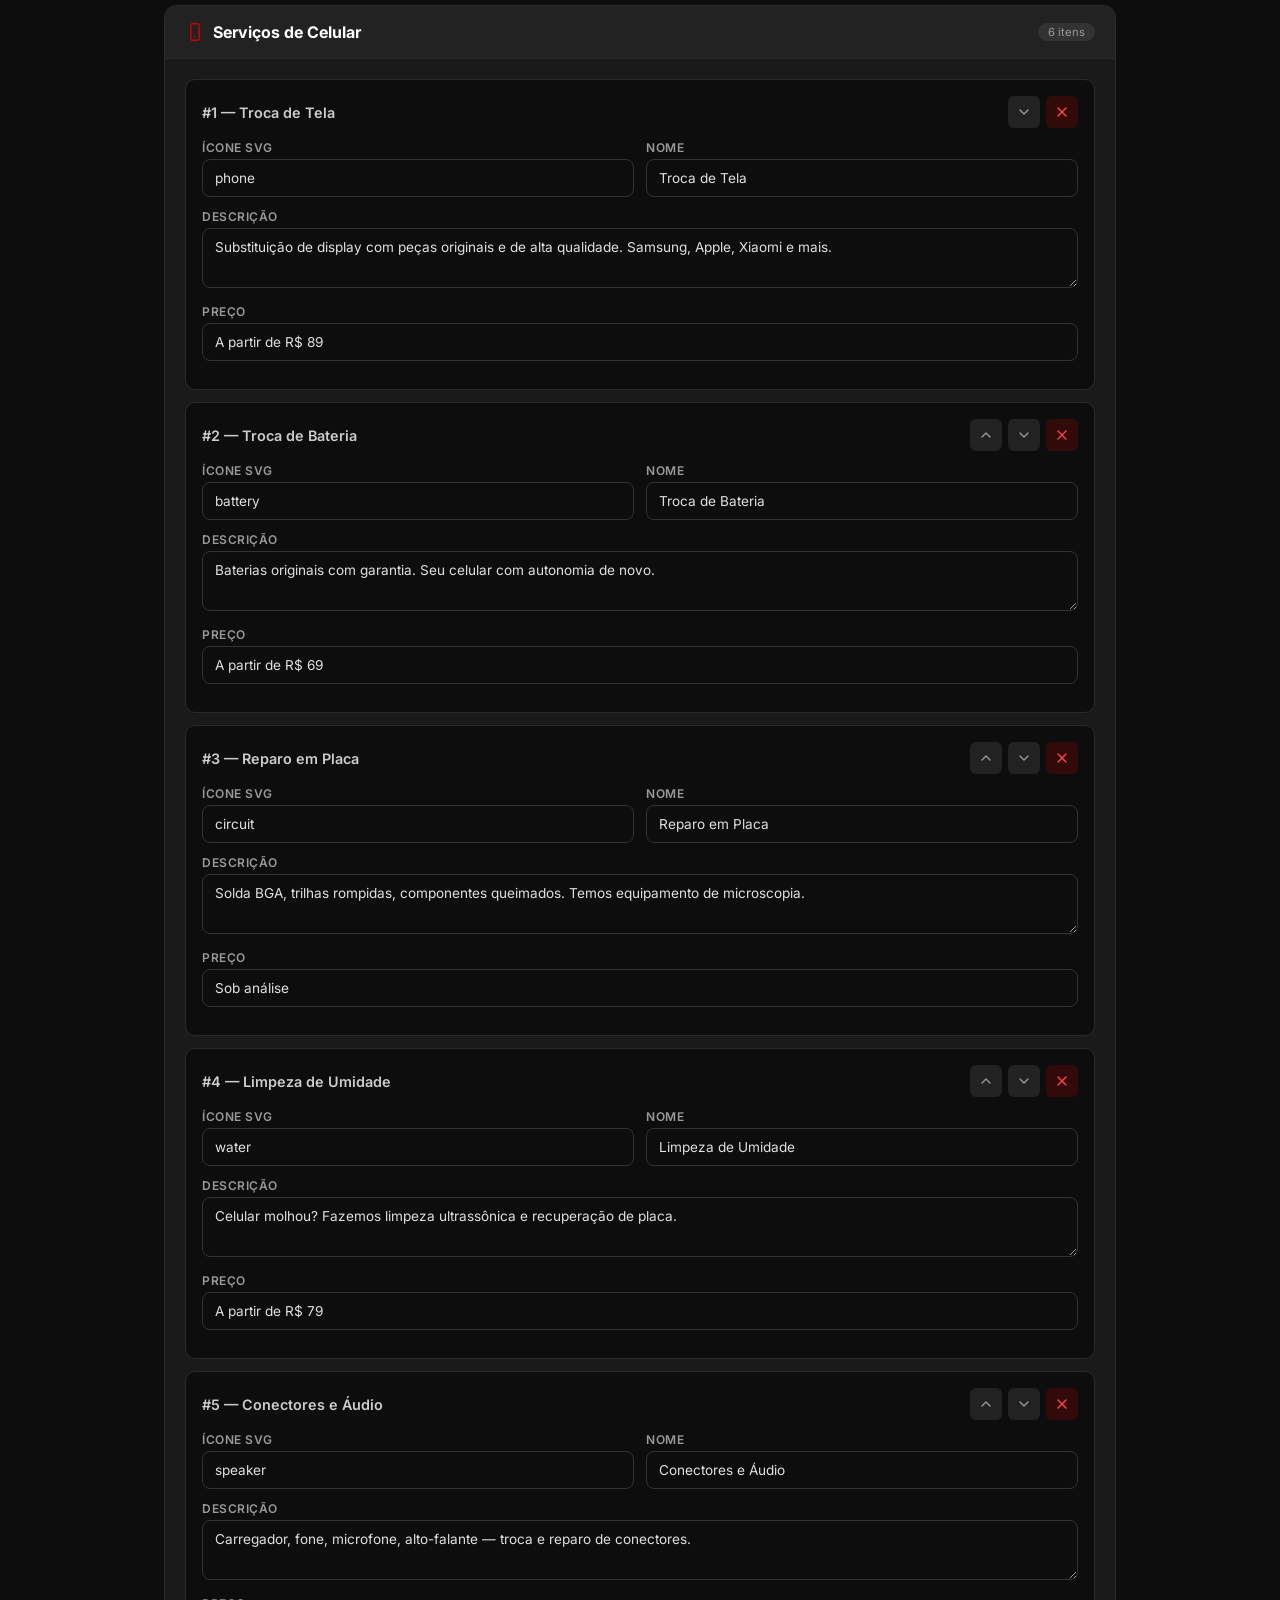
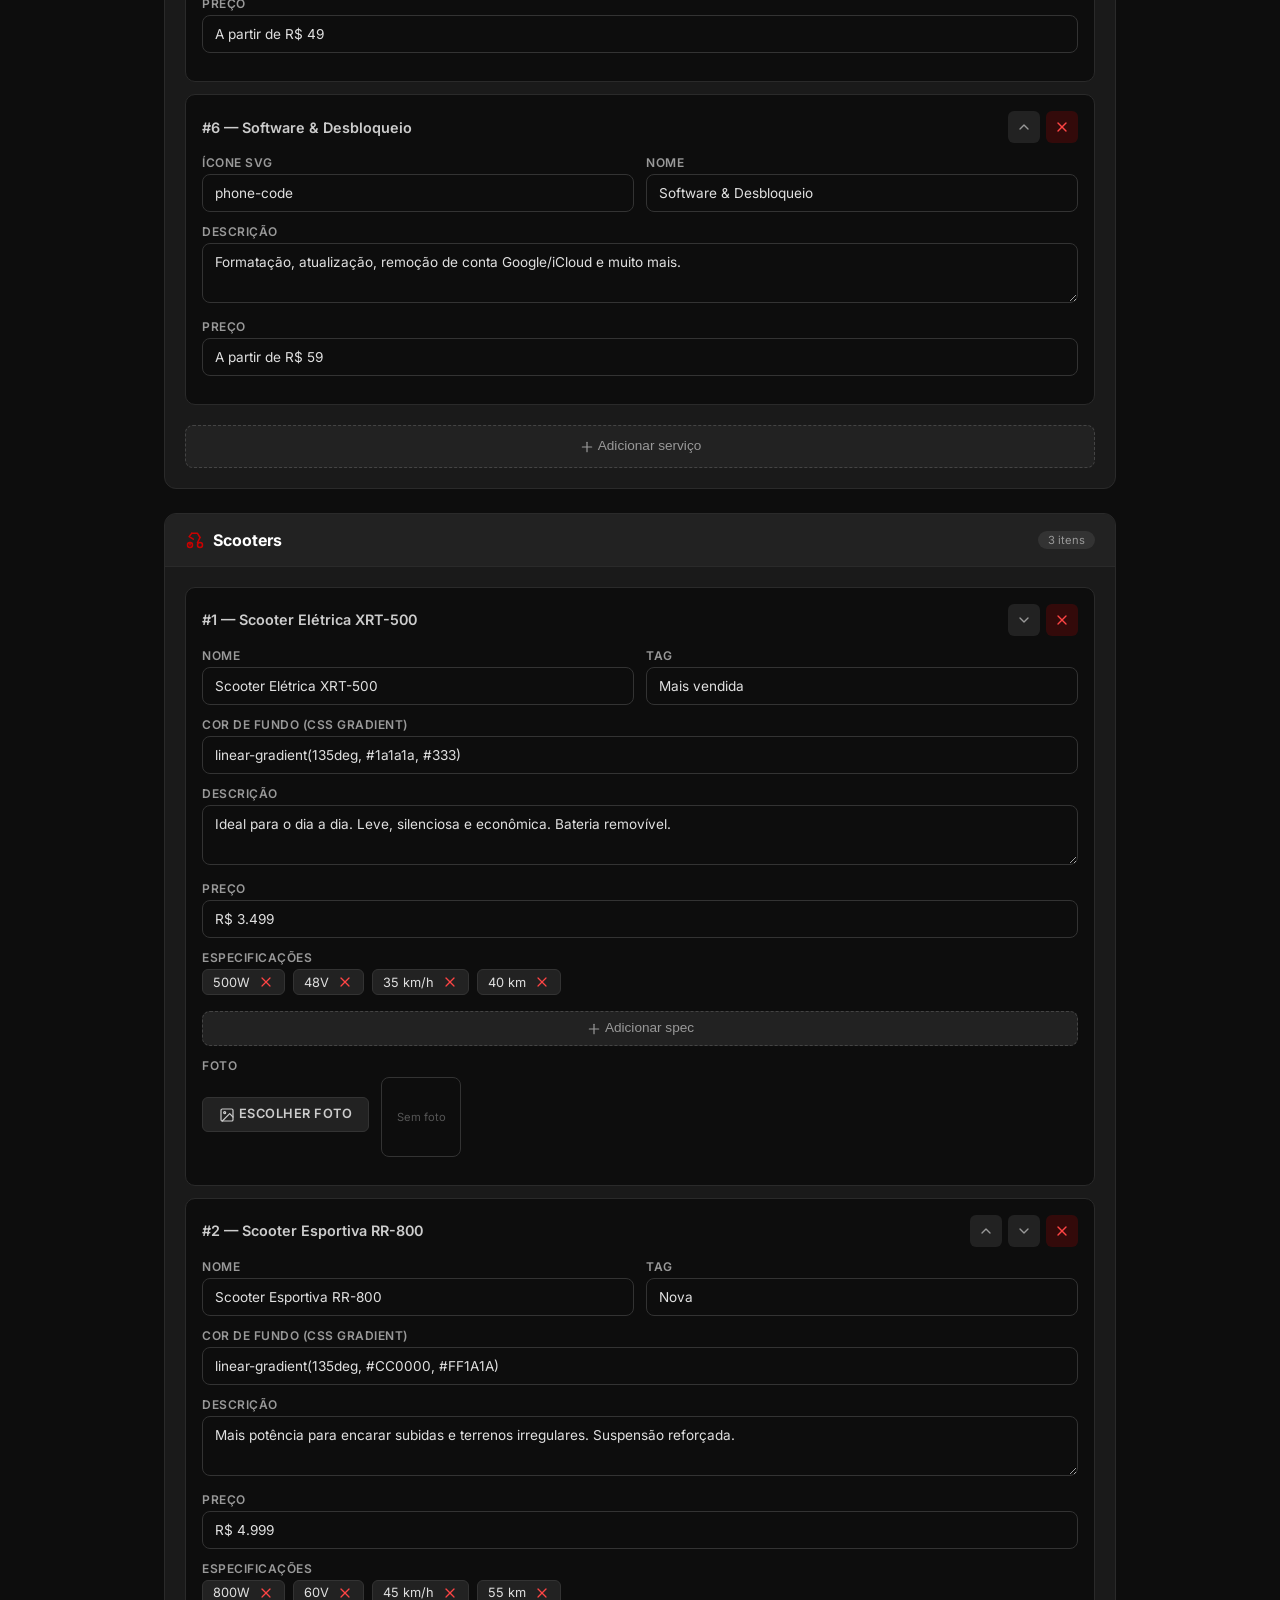
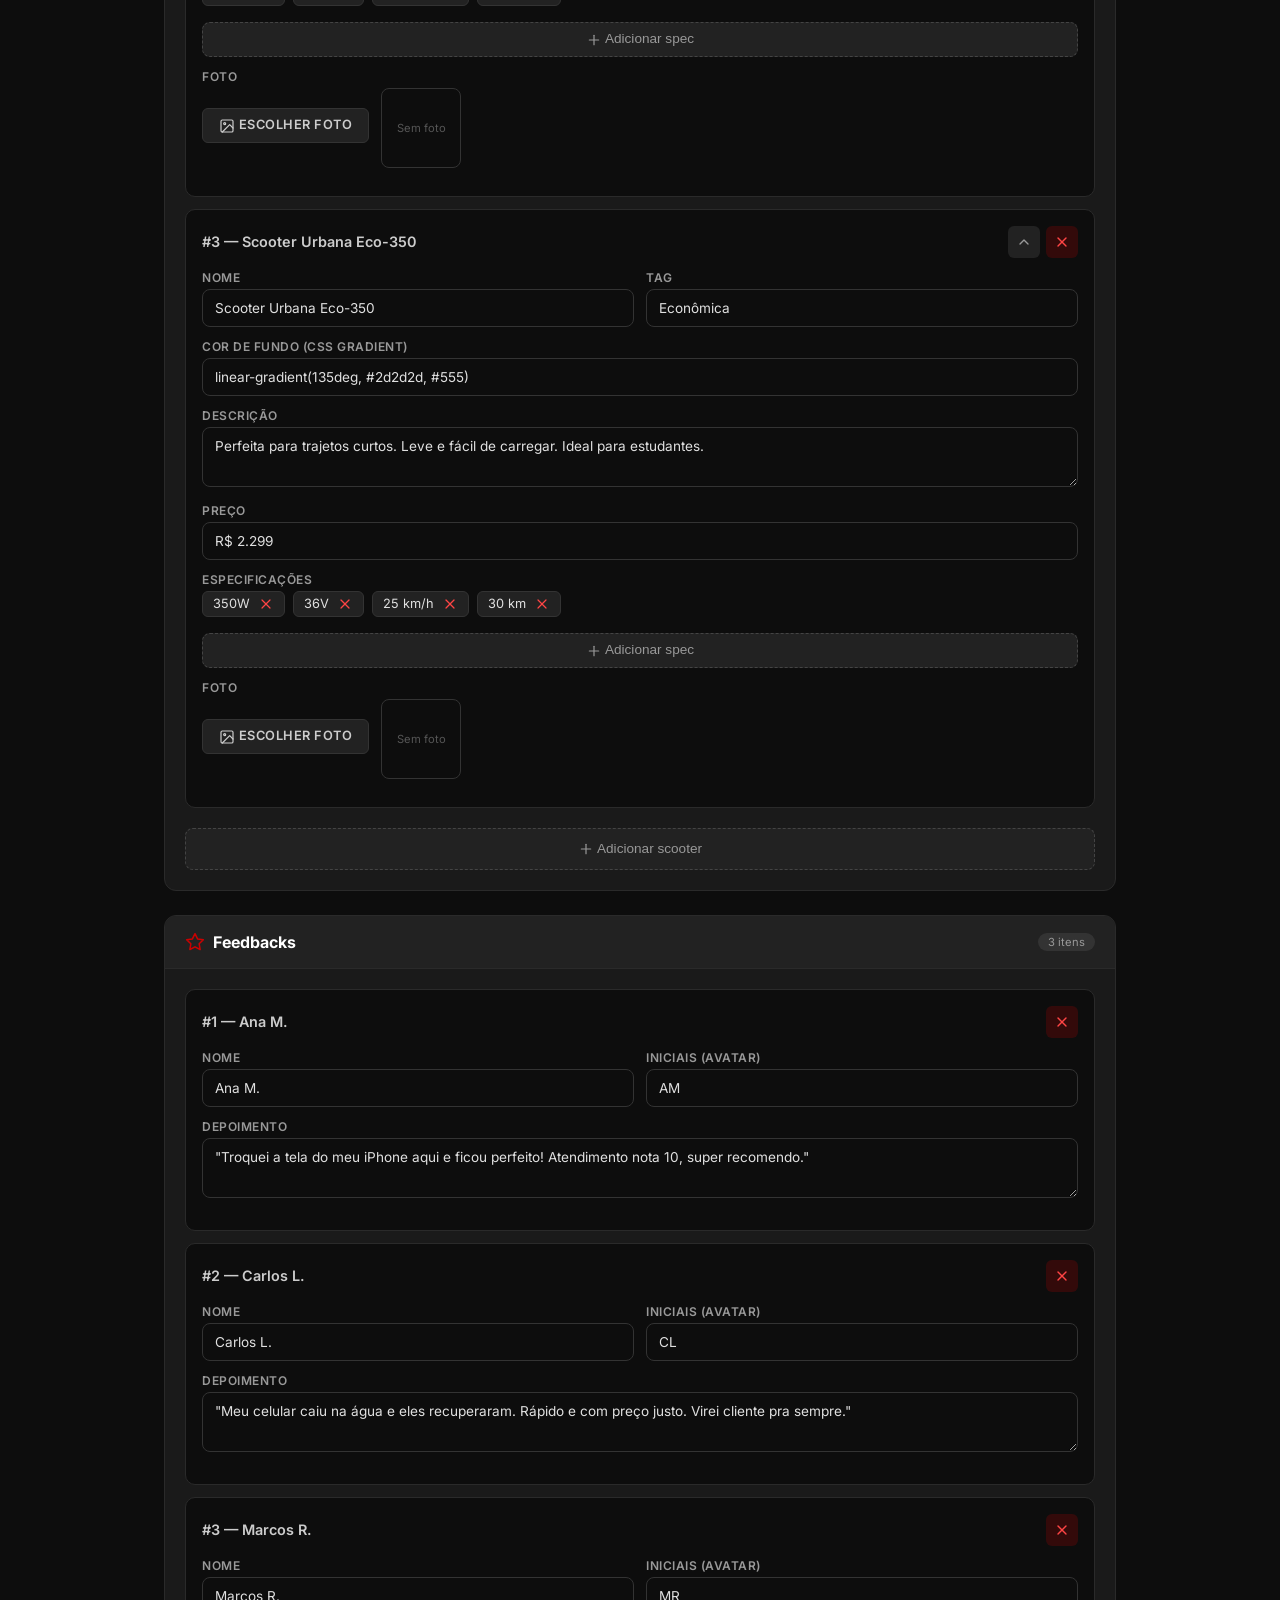
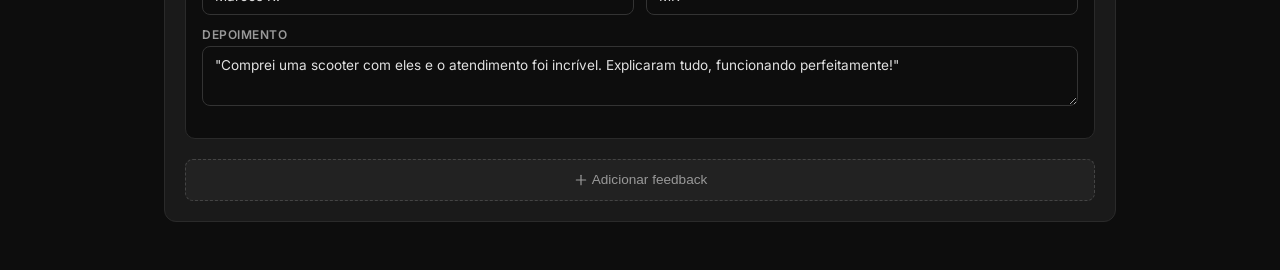
==== commit 1fc62e8d: "Add login screen to admin panel" ====
--- a/admin.html
+++ b/admin.html
@@ -295,6 +295,112 @@
   padding: 32px;
   color: #555;
   font-size: 0.9rem;
+}
+
+/* ===== LOGIN SCREEN ===== */
+.login-overlay {
+  position: fixed;
+  top: 0;
+  left: 0;
+  right: 0;
+  bottom: 0;
+  z-index: 9999;
+  background: linear-gradient(135deg, #1A0000, #3D0000, #2A0000);
+  display: flex;
+  align-items: center;
+  justify-content: center;
+}
+
+.login-box {
+  background: #1a1a1a;
+  border: 1px solid #333;
+  border-radius: 16px;
+  padding: 48px 40px 40px;
+  width: 100%;
+  max-width: 380px;
+  text-align: center;
+}
+
+.login-box .logo-icon {
+  width: 56px;
+  height: 56px;
+  background: linear-gradient(135deg, #CC0000, #FF1A1A);
+  border-radius: 14px;
+  display: flex;
+  align-items: center;
+  justify-content: center;
+  font-weight: 900;
+  font-size: 24px;
+  color: #fff;
+  margin: 0 auto 16px;
+}
+
+.login-box h2 {
+  font-size: 1.2rem;
+  font-weight: 700;
+  color: #fff;
+  margin-bottom: 4px;
+}
+
+.login-box p {
+  font-size: 0.8rem;
+  color: #666;
+  margin-bottom: 28px;
+}
+
+.login-box .field {
+  text-align: left;
+  margin-bottom: 16px;
+}
+
+.login-box .field label {
+  color: #888;
+  font-size: 0.7rem;
+  text-transform: uppercase;
+  letter-spacing: 0.5px;
+}
+
+.login-box .field input {
+  background: #0d0d0d;
+  border: 1px solid #333;
+  border-radius: 8px;
+  padding: 12px 14px;
+  color: #e0e0e0;
+  font-size: 0.9rem;
+  width: 100%;
+}
+
+.login-box .field input:focus { border-color: #CC0000; outline: none; }
+
+.login-btn {
+  width: 100%;
+  padding: 12px;
+  background: linear-gradient(135deg, #CC0000, #FF1A1A);
+  border: none;
+  border-radius: 8px;
+  color: #fff;
+  font-weight: 700;
+  font-size: 0.95rem;
+  cursor: pointer;
+  margin-top: 8px;
+}
+
+.login-btn:hover { opacity: 0.9; }
+
+.login-error {
+  color: #ff4444;
+  font-size: 0.8rem;
+  margin-top: 12px;
+  display: none;
+}
+
+.login-error.show { display: block; }
+
+.login-box .lock-icon {
+  width: 48px;
+  height: 48px;
+  color: #CC0000;
+  margin: 0 auto 16px;
 }
 </style>
 </head>
@@ -332,8 +438,30 @@
     <symbol id="icon-image" viewBox="0 0 24 24"><rect x="3" y="3" width="18" height="18" rx="2" ry="2"/><circle cx="8.5" cy="8.5" r="1.5"/><polyline points="21 15 16 10 5 21"/></symbol>
     <symbol id="icon-speed" viewBox="0 0 24 24"><circle cx="12" cy="12" r="10"/><polyline points="12 6 12 12 16 14"/></symbol>
     <symbol id="icon-ruler" viewBox="0 0 24 24"><path d="M16 2l6 6L8 22l-6-6L16 2"/><line x1="13" y1="5" x2="15" y2="7"/><line x1="10" y1="8" x2="12" y2="10"/><line x1="7" y1="11" x2="9" y2="13"/></symbol>
+    <symbol id="icon-lock" viewBox="0 0 24 24"><rect x="3" y="11" width="18" height="11" rx="2" ry="2"/><path d="M7 11V7a5 5 0 0 1 10 0v4"/></symbol>
+    <symbol id="icon-log-out" viewBox="0 0 24 24"><path d="M9 21H5a2 2 0 0 1-2-2V5a2 2 0 0 1 2-2h4"/><polyline points="16 17 21 12 16 7"/><line x1="21" y1="12" x2="9" y2="12"/></symbol>
   </defs>
 </svg>
+
+<!-- ===== LOGIN SCREEN ===== -->
+<div class="login-overlay" id="loginScreen">
+  <div class="login-box">
+    <div class="logo-icon">RR</div>
+    <svg class="icon lock-icon"><use href="#icon-lock"/></svg>
+    <h2>Acesso Restrito</h2>
+    <p>Painel administrativo RR Celulares</p>
+    <div class="field">
+      <label>Usuário</label>
+      <input type="text" id="loginUser" placeholder="Digite o usuário" onkeydown="if(event.key==='Enter') doLogin()">
+    </div>
+    <div class="field">
+      <label>Senha</label>
+      <input type="password" id="loginPass" placeholder="Digite a senha" onkeydown="if(event.key==='Enter') doLogin()">
+    </div>
+    <button class="login-btn" onclick="doLogin()">Entrar</button>
+    <div class="login-error" id="loginError">Usuário ou senha incorretos</div>
+  </div>
+</div>
 
 <div class="admin-header">
   <h1>
@@ -341,9 +469,12 @@
     Painel Admin <small>RR Celulares</small>
   </h1>
   <div class="header-actions">
-    <a href="rr-celulares.html" target="_blank" class="btn btn-view">
+    <a href="index.html" target="_blank" class="btn btn-view">
       <svg class="icon icon-sm" style="color:#fff;"><use href="#icon-phone"/></svg> Ver site
     </a>
+    <button class="btn btn-view" onclick="doLogout()" style="background:#555;">
+      <svg class="icon icon-sm" style="color:#fff;"><use href="#icon-log-out"/></svg> Sair
+    </button>
     <button class="btn btn-save" onclick="saveAll()">
       <svg class="icon icon-sm" style="fill:none;stroke:#fff;"><use href="#icon-check"/></svg> Salvar tudo
     </button>
@@ -682,6 +813,45 @@
   }
 });
 
+// ===== LOGIN / LOGOUT =====
+function isLoggedIn() {
+  return sessionStorage.getItem('rr_admin_logged') === 'true';
+}
+
+function showLogin() {
+  document.getElementById('loginScreen').style.display = 'flex';
+}
+
+function hideLogin() {
+  document.getElementById('loginScreen').style.display = 'none';
+}
+
+function doLogin() {
+  var user = document.getElementById('loginUser').value;
+  var pass = document.getElementById('loginPass').value;
+  if (user === 'CRISTIAN123' && pass === '123456') {
+    sessionStorage.setItem('rr_admin_logged', 'true');
+    hideLogin();
+    document.getElementById('loginError').classList.remove('show');
+  } else {
+    document.getElementById('loginError').classList.add('show');
+  }
+}
+
+function doLogout() {
+  sessionStorage.removeItem('rr_admin_logged');
+  showLogin();
+  document.getElementById('loginUser').value = '';
+  document.getElementById('loginPass').value = '';
+  document.getElementById('loginError').classList.remove('show');
+}
+
+if (!isLoggedIn()) {
+  showLogin();
+} else {
+  hideLogin();
+}
+
 loadData();
 render();
 </script>
